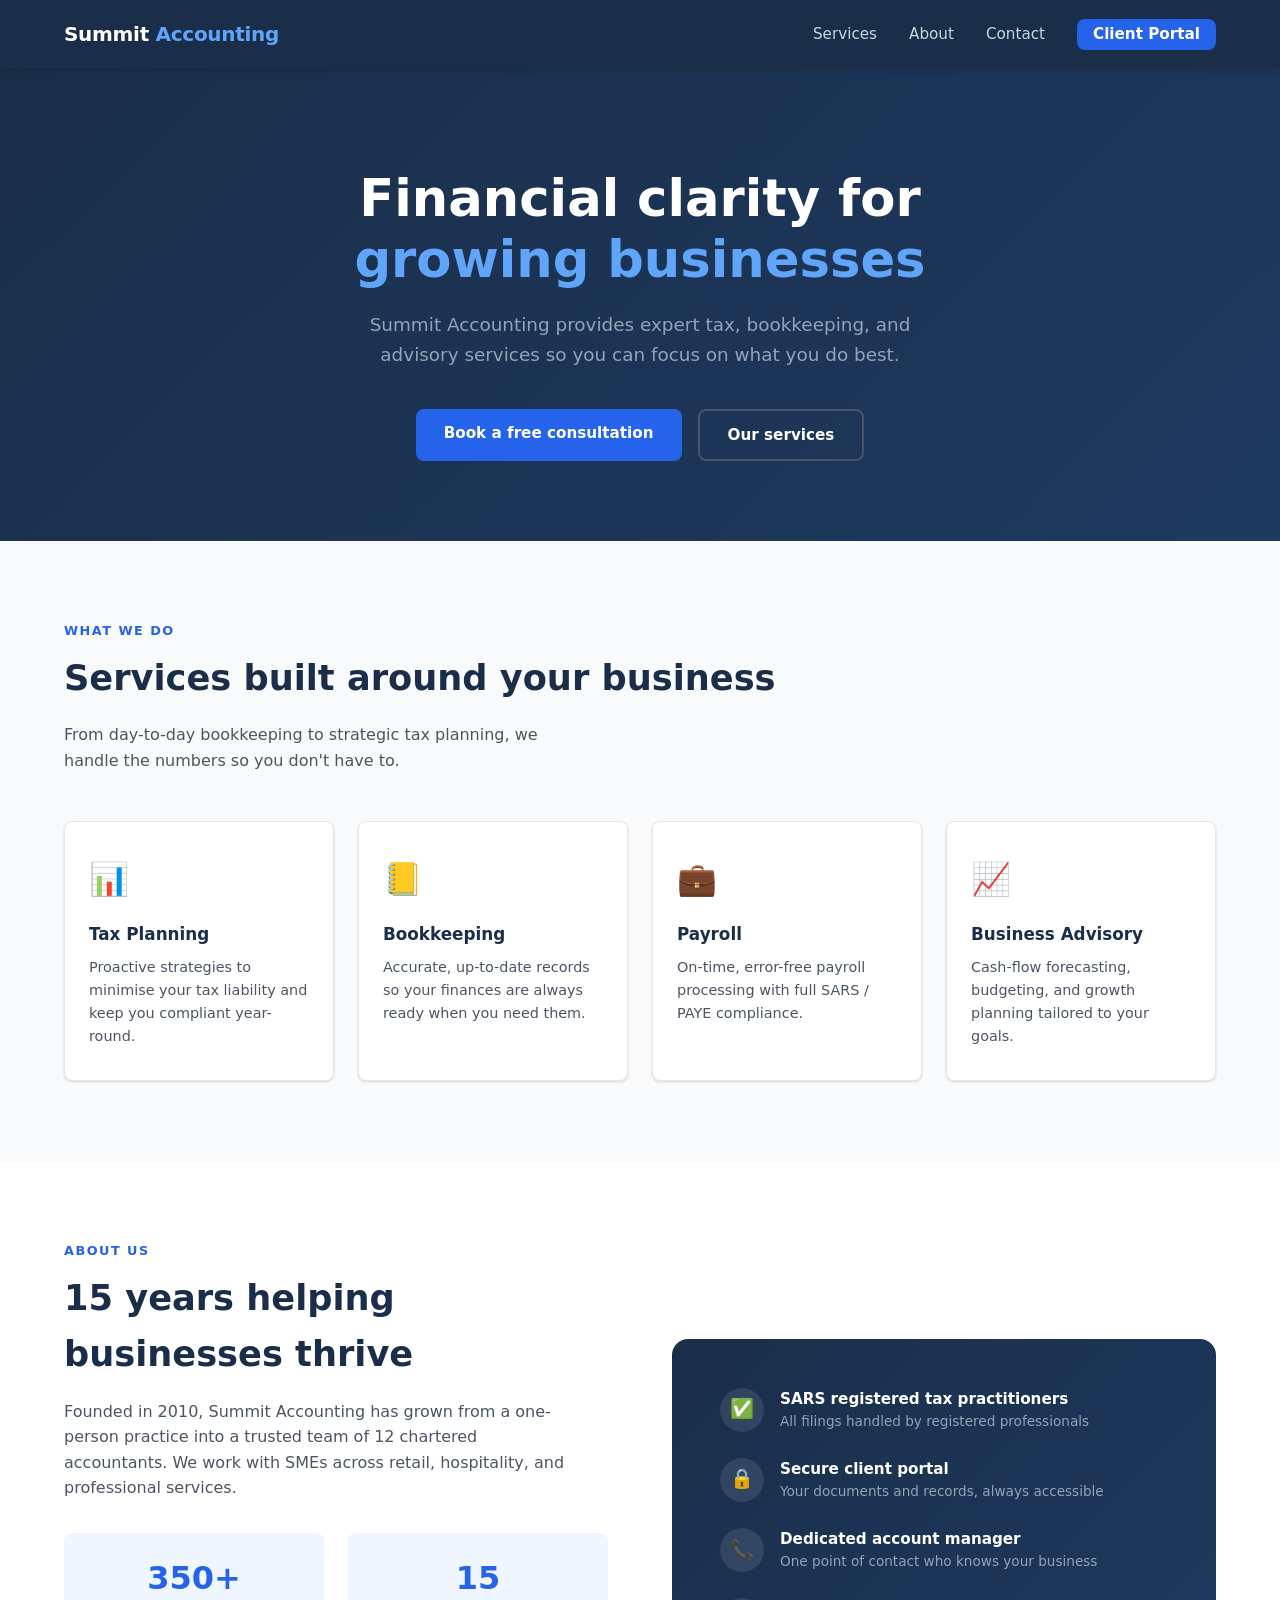
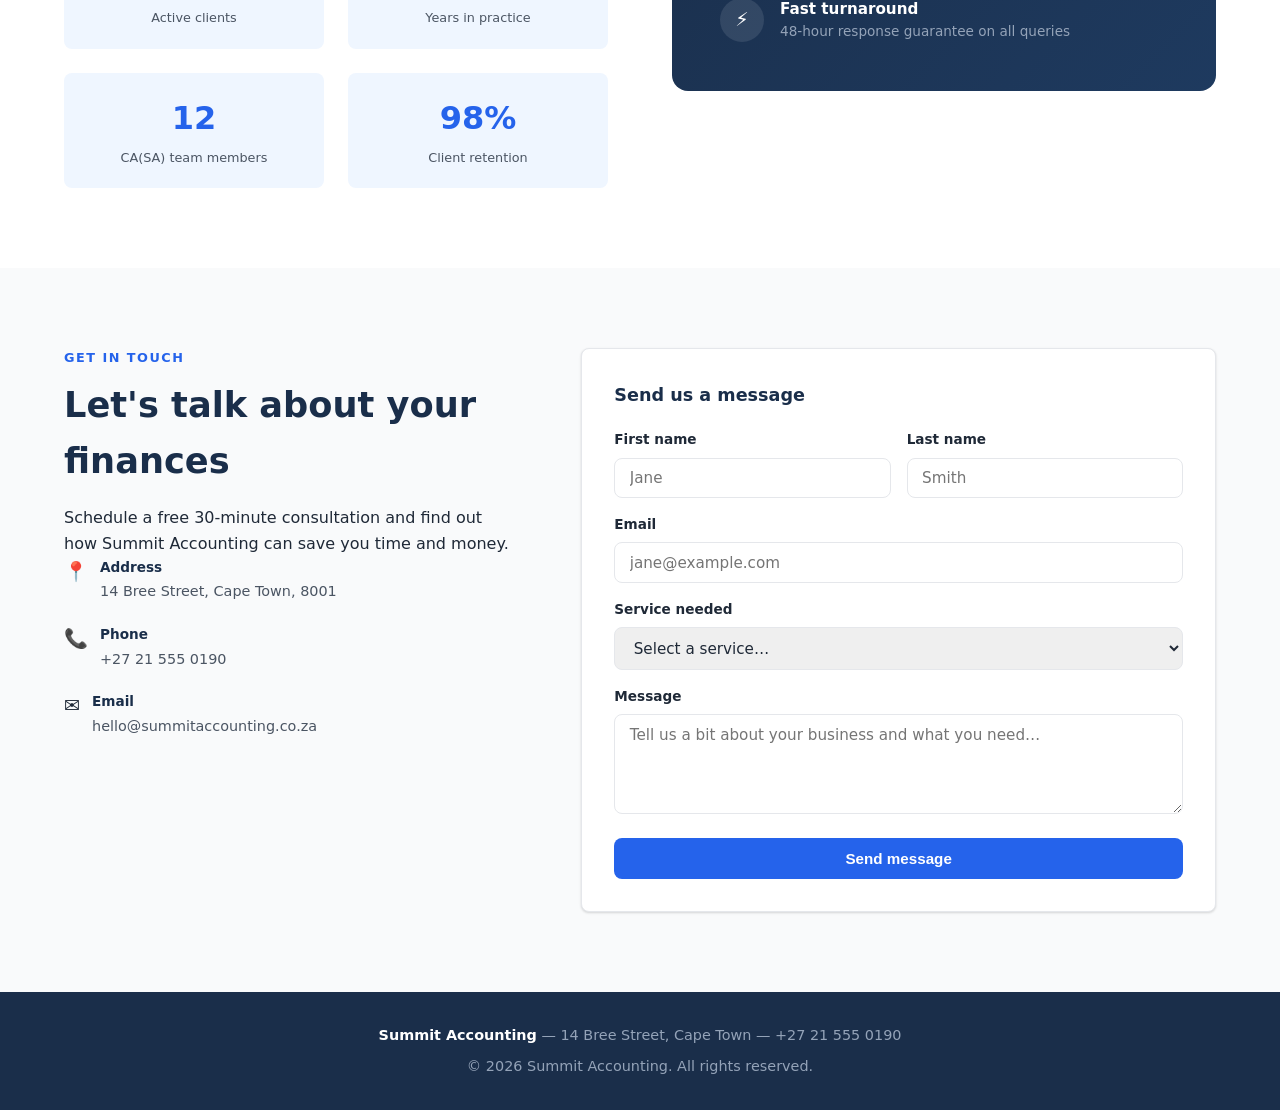
==== index.html @ 0ca84b1e "Initial commit — Summit Accounting website + CRM" ====
<!DOCTYPE html>
<html lang="en">
<head>
  <meta charset="UTF-8" />
  <meta name="viewport" content="width=device-width, initial-scale=1.0" />
  <title>Summit Accounting — Financial Clarity for Growing Businesses</title>
  <link rel="stylesheet" href="style.css" />
</head>
<body>

  <!-- NAV -->
  <nav>
    <div class="nav-logo">Summit <span>Accounting</span></div>
    <ul class="nav-links">
      <li><a href="#services">Services</a></li>
      <li><a href="#about">About</a></li>
      <li><a href="#contact">Contact</a></li>
      <li><a href="crm.html" class="btn-portal">Client Portal</a></li>
    </ul>
  </nav>

  <!-- HERO -->
  <section class="hero">
    <h1>Financial clarity for<br /><span>growing businesses</span></h1>
    <p>Summit Accounting provides expert tax, bookkeeping, and advisory services so you can focus on what you do best.</p>
    <div class="hero-btns">
      <a href="#contact" class="btn btn-primary">Book a free consultation</a>
      <a href="#services" class="btn btn-outline">Our services</a>
    </div>
  </section>

  <!-- SERVICES -->
  <section class="services" id="services">
    <div class="section-label">What we do</div>
    <h2 class="section-title">Services built around your business</h2>
    <p class="section-sub">From day-to-day bookkeeping to strategic tax planning, we handle the numbers so you don't have to.</p>
    <div class="services-grid">
      <div class="service-card">
        <div class="service-icon">📊</div>
        <h3>Tax Planning</h3>
        <p>Proactive strategies to minimise your tax liability and keep you compliant year-round.</p>
      </div>
      <div class="service-card">
        <div class="service-icon">📒</div>
        <h3>Bookkeeping</h3>
        <p>Accurate, up-to-date records so your finances are always ready when you need them.</p>
      </div>
      <div class="service-card">
        <div class="service-icon">💼</div>
        <h3>Payroll</h3>
        <p>On-time, error-free payroll processing with full SARS / PAYE compliance.</p>
      </div>
      <div class="service-card">
        <div class="service-icon">📈</div>
        <h3>Business Advisory</h3>
        <p>Cash-flow forecasting, budgeting, and growth planning tailored to your goals.</p>
      </div>
    </div>
  </section>

  <!-- ABOUT -->
  <section class="about" id="about">
    <div class="about-inner">
      <div>
        <div class="section-label">About us</div>
        <h2 class="section-title">15 years helping businesses thrive</h2>
        <p class="section-sub">Founded in 2010, Summit Accounting has grown from a one-person practice into a trusted team of 12 chartered accountants. We work with SMEs across retail, hospitality, and professional services.</p>
        <div class="about-stats">
          <div class="stat"><div class="stat-number">350+</div><div class="stat-label">Active clients</div></div>
          <div class="stat"><div class="stat-number">15</div><div class="stat-label">Years in practice</div></div>
          <div class="stat"><div class="stat-number">12</div><div class="stat-label">CA(SA) team members</div></div>
          <div class="stat"><div class="stat-number">98%</div><div class="stat-label">Client retention</div></div>
        </div>
      </div>
      <div class="about-visual">
        <div class="about-visual-item">
          <div class="about-visual-icon">✅</div>
          <div class="about-visual-text">
            <h4>SARS registered tax practitioners</h4>
            <p>All filings handled by registered professionals</p>
          </div>
        </div>
        <div class="about-visual-item">
          <div class="about-visual-icon">🔒</div>
          <div class="about-visual-text">
            <h4>Secure client portal</h4>
            <p>Your documents and records, always accessible</p>
          </div>
        </div>
        <div class="about-visual-item">
          <div class="about-visual-icon">📞</div>
          <div class="about-visual-text">
            <h4>Dedicated account manager</h4>
            <p>One point of contact who knows your business</p>
          </div>
        </div>
        <div class="about-visual-item">
          <div class="about-visual-icon">⚡</div>
          <div class="about-visual-text">
            <h4>Fast turnaround</h4>
            <p>48-hour response guarantee on all queries</p>
          </div>
        </div>
      </div>
    </div>
  </section>

  <!-- CONTACT -->
  <section class="contact" id="contact">
    <div class="contact-inner">
      <div>
        <div class="section-label">Get in touch</div>
        <h2 class="section-title">Let's talk about your finances</h2>
        <p class="contact-info">Schedule a free 30-minute consultation and find out how Summit Accounting can save you time and money.</p>
        <div class="contact-detail">
          <div class="contact-detail-icon">📍</div>
          <div class="contact-detail-text">
            <strong>Address</strong>
            <span>14 Bree Street, Cape Town, 8001</span>
          </div>
        </div>
        <div class="contact-detail">
          <div class="contact-detail-icon">📞</div>
          <div class="contact-detail-text">
            <strong>Phone</strong>
            <span>+27 21 555 0190</span>
          </div>
        </div>
        <div class="contact-detail">
          <div class="contact-detail-icon">✉️</div>
          <div class="contact-detail-text">
            <strong>Email</strong>
            <span>hello@summitaccounting.co.za</span>
          </div>
        </div>
      </div>
      <div class="contact-form">
        <h3 style="margin-bottom:1.25rem;color:var(--navy);font-size:1.1rem;">Send us a message</h3>
        <div class="form-row">
          <div class="form-group">
            <label>First name</label>
            <input type="text" placeholder="Jane" />
          </div>
          <div class="form-group">
            <label>Last name</label>
            <input type="text" placeholder="Smith" />
          </div>
        </div>
        <div class="form-group">
          <label>Email</label>
          <input type="email" placeholder="jane@example.com" />
        </div>
        <div class="form-group">
          <label>Service needed</label>
          <select>
            <option value="">Select a service…</option>
            <option>Tax Planning</option>
            <option>Bookkeeping</option>
            <option>Payroll</option>
            <option>Business Advisory</option>
            <option>Other</option>
          </select>
        </div>
        <div class="form-group">
          <label>Message</label>
          <textarea placeholder="Tell us a bit about your business and what you need…"></textarea>
        </div>
        <button class="btn btn-primary" onclick="alert('Thanks! We\'ll be in touch within 48 hours.')">Send message</button>
      </div>
    </div>
  </section>

  <!-- FOOTER -->
  <footer>
    <p><strong>Summit Accounting</strong> &mdash; 14 Bree Street, Cape Town &mdash; +27 21 555 0190</p>
    <p style="margin-top:.5rem">© 2026 Summit Accounting. All rights reserved.</p>
  </footer>

</body>
</html>
---- style.css ----
*, *::before, *::after { box-sizing: border-box; margin: 0; padding: 0; }

:root {
  --navy: #1a2e4a;
  --blue: #2563eb;
  --blue-light: #eff6ff;
  --green: #059669;
  --gray-50: #f9fafb;
  --gray-100: #f3f4f6;
  --gray-200: #e5e7eb;
  --gray-400: #9ca3af;
  --gray-600: #4b5563;
  --gray-800: #1f2937;
  --white: #ffffff;
  --radius: 8px;
  --shadow: 0 1px 3px rgba(0,0,0,.1), 0 1px 2px rgba(0,0,0,.06);
  --shadow-md: 0 4px 6px rgba(0,0,0,.07), 0 2px 4px rgba(0,0,0,.06);
}

body { font-family: 'Segoe UI', system-ui, sans-serif; color: var(--gray-800); line-height: 1.6; }
a { color: inherit; text-decoration: none; }
img { display: block; max-width: 100%; }

/* ── NAV ── */
nav {
  position: sticky; top: 0; z-index: 100;
  background: var(--navy);
  display: flex; align-items: center; justify-content: space-between;
  padding: 0 5%; height: 68px;
  box-shadow: var(--shadow-md);
}
.nav-logo { color: var(--white); font-size: 1.25rem; font-weight: 700; letter-spacing: -.3px; }
.nav-logo span { color: #60a5fa; }
.nav-links { display: flex; gap: 2rem; list-style: none; }
.nav-links a { color: #cbd5e1; font-size: .95rem; transition: color .2s; }
.nav-links a:hover { color: var(--white); }
.nav-links a.btn-portal {
  background: var(--blue); color: var(--white);
  padding: .4rem 1rem; border-radius: var(--radius);
  font-weight: 600; transition: background .2s;
}
.nav-links a.btn-portal:hover { background: #1d4ed8; }

/* ── HERO ── */
.hero {
  background: linear-gradient(135deg, var(--navy) 0%, #1e3a5f 100%);
  color: var(--white); text-align: center;
  padding: 100px 5% 80px;
}
.hero h1 { font-size: clamp(2rem, 4vw, 3.2rem); font-weight: 800; line-height: 1.2; margin-bottom: 1.2rem; }
.hero h1 span { color: #60a5fa; }
.hero p { font-size: 1.15rem; color: #94a3b8; max-width: 560px; margin: 0 auto 2.5rem; }
.hero-btns { display: flex; gap: 1rem; justify-content: center; flex-wrap: wrap; }
.btn { display: inline-block; padding: .75rem 1.75rem; border-radius: var(--radius); font-weight: 600; font-size: .95rem; cursor: pointer; transition: .2s; border: none; }
.btn-primary { background: var(--blue); color: var(--white); }
.btn-primary:hover { background: #1d4ed8; }
.btn-outline { background: transparent; color: var(--white); border: 2px solid #475569; }
.btn-outline:hover { border-color: var(--white); }

/* ── SECTIONS ── */
section { padding: 80px 5%; }
.section-label { color: var(--blue); font-size: .8rem; font-weight: 700; letter-spacing: 1.5px; text-transform: uppercase; margin-bottom: .5rem; }
.section-title { font-size: clamp(1.6rem, 3vw, 2.2rem); font-weight: 800; color: var(--navy); margin-bottom: 1rem; }
.section-sub { color: var(--gray-600); max-width: 520px; }

/* ── SERVICES ── */
.services { background: var(--gray-50); }
.services-grid { display: grid; grid-template-columns: repeat(auto-fit, minmax(220px, 1fr)); gap: 1.5rem; margin-top: 3rem; }
.service-card {
  background: var(--white); border-radius: var(--radius); padding: 2rem 1.5rem;
  box-shadow: var(--shadow); border: 1px solid var(--gray-200); transition: box-shadow .2s;
}
.service-card:hover { box-shadow: var(--shadow-md); }
.service-icon { font-size: 2rem; margin-bottom: 1rem; }
.service-card h3 { font-size: 1.05rem; font-weight: 700; color: var(--navy); margin-bottom: .5rem; }
.service-card p { font-size: .9rem; color: var(--gray-600); }

/* ── ABOUT ── */
.about { background: var(--white); }
.about-inner { display: grid; grid-template-columns: 1fr 1fr; gap: 4rem; align-items: center; }
.about-stats { display: grid; grid-template-columns: 1fr 1fr; gap: 1.5rem; margin-top: 2rem; }
.stat { background: var(--blue-light); border-radius: var(--radius); padding: 1.25rem; text-align: center; }
.stat-number { font-size: 2rem; font-weight: 800; color: var(--blue); }
.stat-label { font-size: .8rem; color: var(--gray-600); margin-top: .25rem; }
.about-visual { background: linear-gradient(135deg, var(--navy), #1e3a5f); border-radius: 16px; padding: 3rem; color: var(--white); display: flex; flex-direction: column; gap: 1.5rem; }
.about-visual-item { display: flex; align-items: center; gap: 1rem; }
.about-visual-icon { width: 44px; height: 44px; background: rgba(255,255,255,.1); border-radius: 50%; display: grid; place-items: center; font-size: 1.2rem; flex-shrink: 0; }
.about-visual-text h4 { font-size: .95rem; font-weight: 600; }
.about-visual-text p { font-size: .85rem; color: #94a3b8; }

/* ── CONTACT ── */
.contact { background: var(--gray-50); }
.contact-inner { display: grid; grid-template-columns: 1fr 1.4fr; gap: 4rem; align-items: start; }
.contact-info p { color: var(--gray-600); margin-bottom: 2rem; }
.contact-detail { display: flex; gap: .75rem; align-items: flex-start; margin-bottom: 1.25rem; }
.contact-detail-icon { font-size: 1.2rem; }
.contact-detail-text strong { display: block; font-size: .85rem; color: var(--navy); }
.contact-detail-text span { font-size: .9rem; color: var(--gray-600); }
.contact-form { background: var(--white); border-radius: var(--radius); padding: 2rem; box-shadow: var(--shadow); border: 1px solid var(--gray-200); }
.form-row { display: grid; grid-template-columns: 1fr 1fr; gap: 1rem; }
.form-group { display: flex; flex-direction: column; gap: .4rem; margin-bottom: 1rem; }
.form-group label { font-size: .85rem; font-weight: 600; color: var(--gray-800); }
.form-group input, .form-group textarea, .form-group select {
  padding: .65rem .9rem; border: 1px solid var(--gray-200); border-radius: var(--radius);
  font-size: .95rem; font-family: inherit; color: var(--gray-800);
  transition: border-color .2s; outline: none;
}
.form-group input:focus, .form-group textarea:focus, .form-group select:focus { border-color: var(--blue); box-shadow: 0 0 0 3px rgba(37,99,235,.1); }
.form-group textarea { resize: vertical; min-height: 100px; }
.contact-form .btn { width: 100%; justify-content: center; margin-top: .5rem; }

/* ── FOOTER ── */
footer { background: var(--navy); color: #94a3b8; text-align: center; padding: 2rem 5%; font-size: .9rem; }
footer strong { color: var(--white); }

/* ── RESPONSIVE ── */
@media (max-width: 768px) {
  .about-inner, .contact-inner { grid-template-columns: 1fr; }
  .form-row { grid-template-columns: 1fr; }
  .nav-links { display: none; }
}
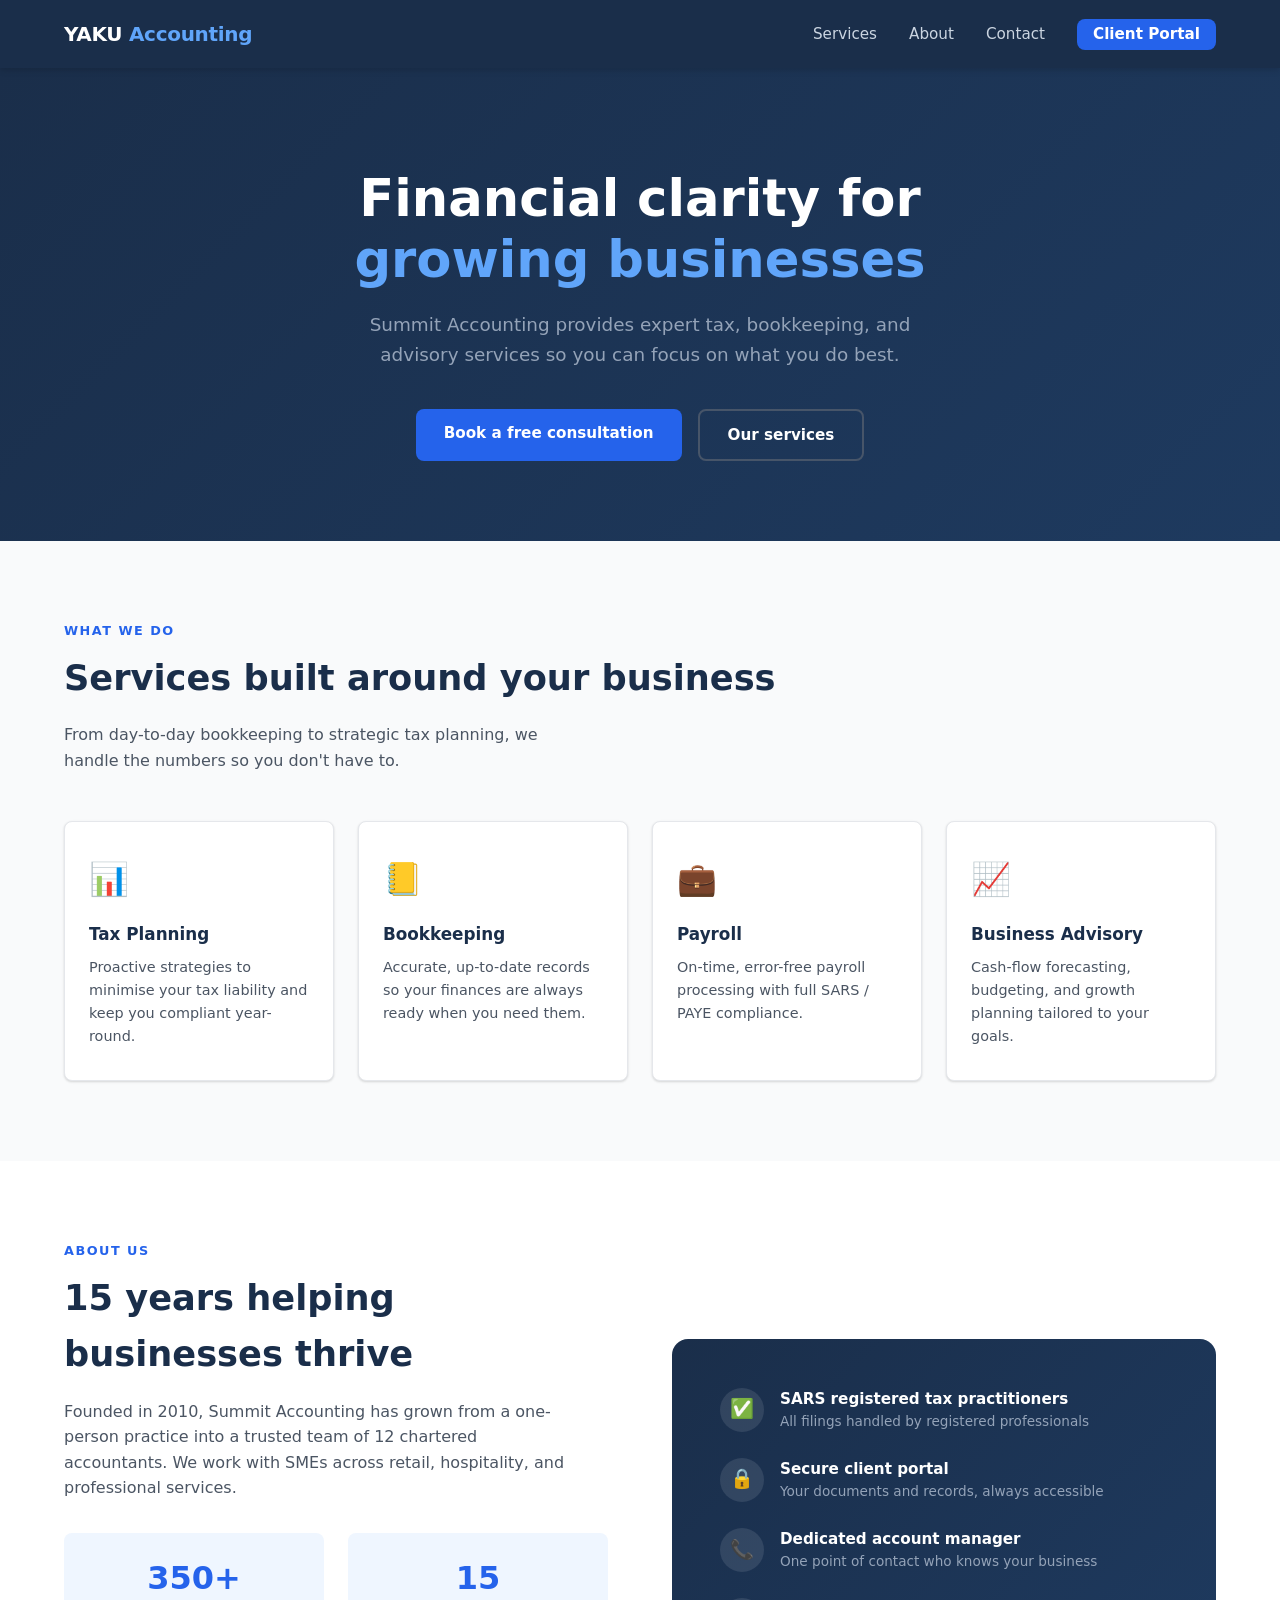
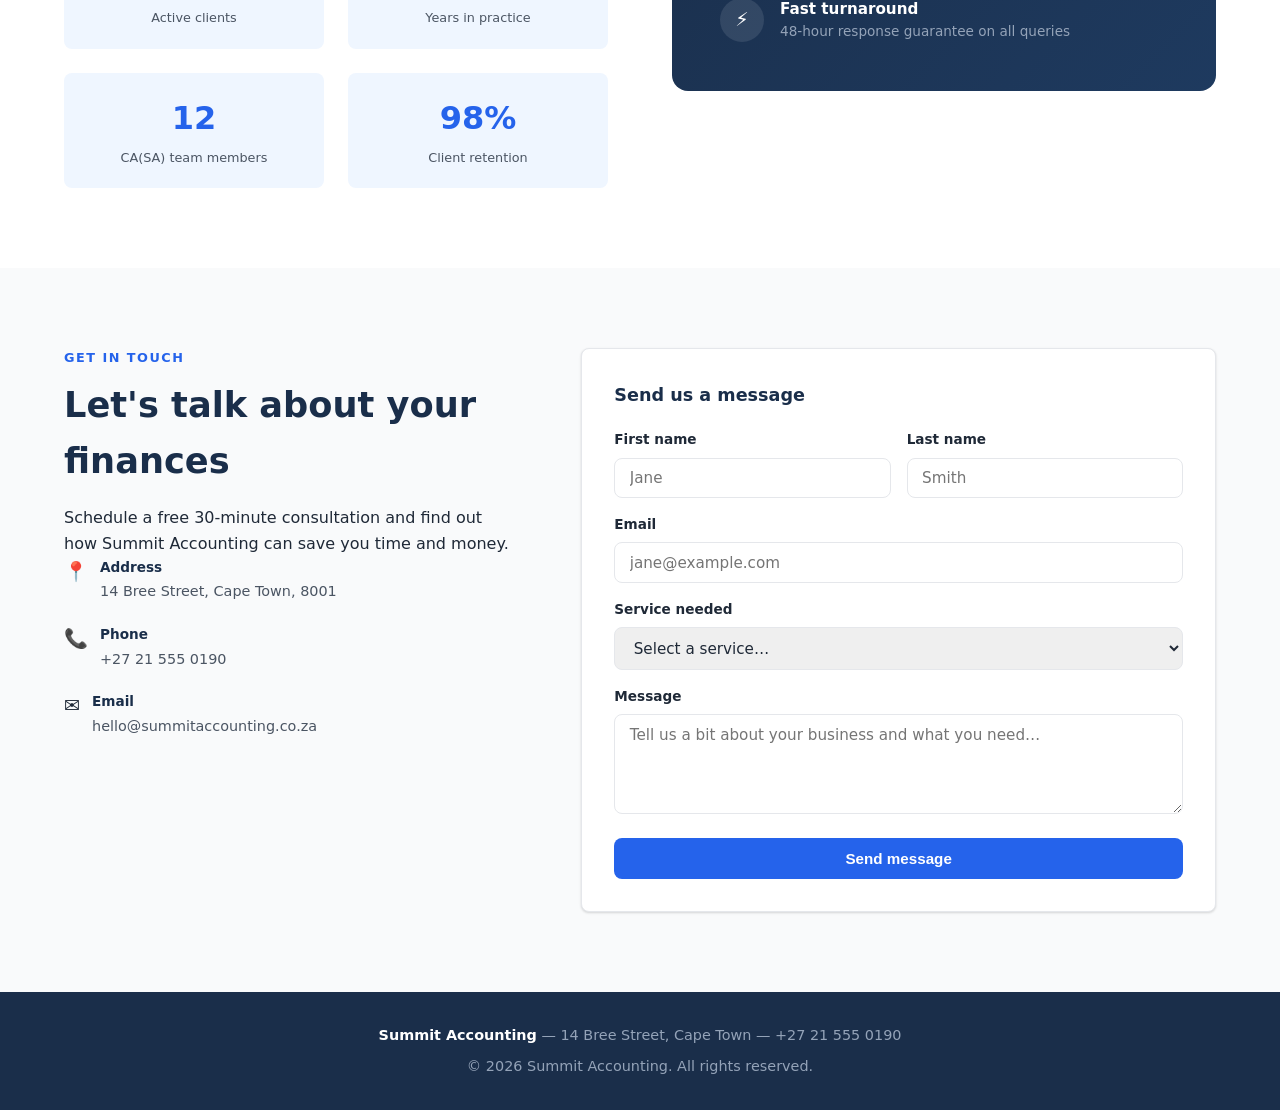
==== commit a0826263: "Rebrand navbar from Summit Accounting to YAKU Accounting Co-Authored-By: Claude Sonnet 4.6 <noreply@" ====
--- a/index.html
+++ b/index.html
@@ -10,12 +10,12 @@
 
   <!-- NAV -->
   <nav>
-    <div class="nav-logo">Summit <span>Accounting</span></div>
+    <div class="nav-logo">YAKU <span>Accounting</span></div>
     <ul class="nav-links">
       <li><a href="#services">Services</a></li>
       <li><a href="#about">About</a></li>
       <li><a href="#contact">Contact</a></li>
-      <li><a href="crm.html" class="btn-portal">Client Portal</a></li>
+      <li><a href="login.html" class="btn-portal">Client Portal</a></li>
     </ul>
   </nav>
 
@@ -176,5 +176,12 @@
     <p style="margin-top:.5rem">© 2026 Summit Accounting. All rights reserved.</p>
   </footer>
 
+  <script>
+    const nav = document.querySelector('nav');
+    window.addEventListener('scroll', () => {
+      nav.classList.toggle('scrolled', window.scrollY > 20);
+    }, { passive: true });
+  </script>
+
 </body>
 </html>
--- a/style.css
+++ b/style.css
@@ -28,6 +28,13 @@
   display: flex; align-items: center; justify-content: space-between;
   padding: 0 5%; height: 68px;
   box-shadow: var(--shadow-md);
+  transition: background .35s ease, box-shadow .35s ease;
+}
+nav.scrolled {
+  background: rgba(26, 46, 74, 0.72);
+  backdrop-filter: blur(14px);
+  -webkit-backdrop-filter: blur(14px);
+  box-shadow: 0 2px 24px rgba(0,0,0,.28);
 }
 .nav-logo { color: var(--white); font-size: 1.25rem; font-weight: 700; letter-spacing: -.3px; }
 .nav-logo span { color: #60a5fa; }
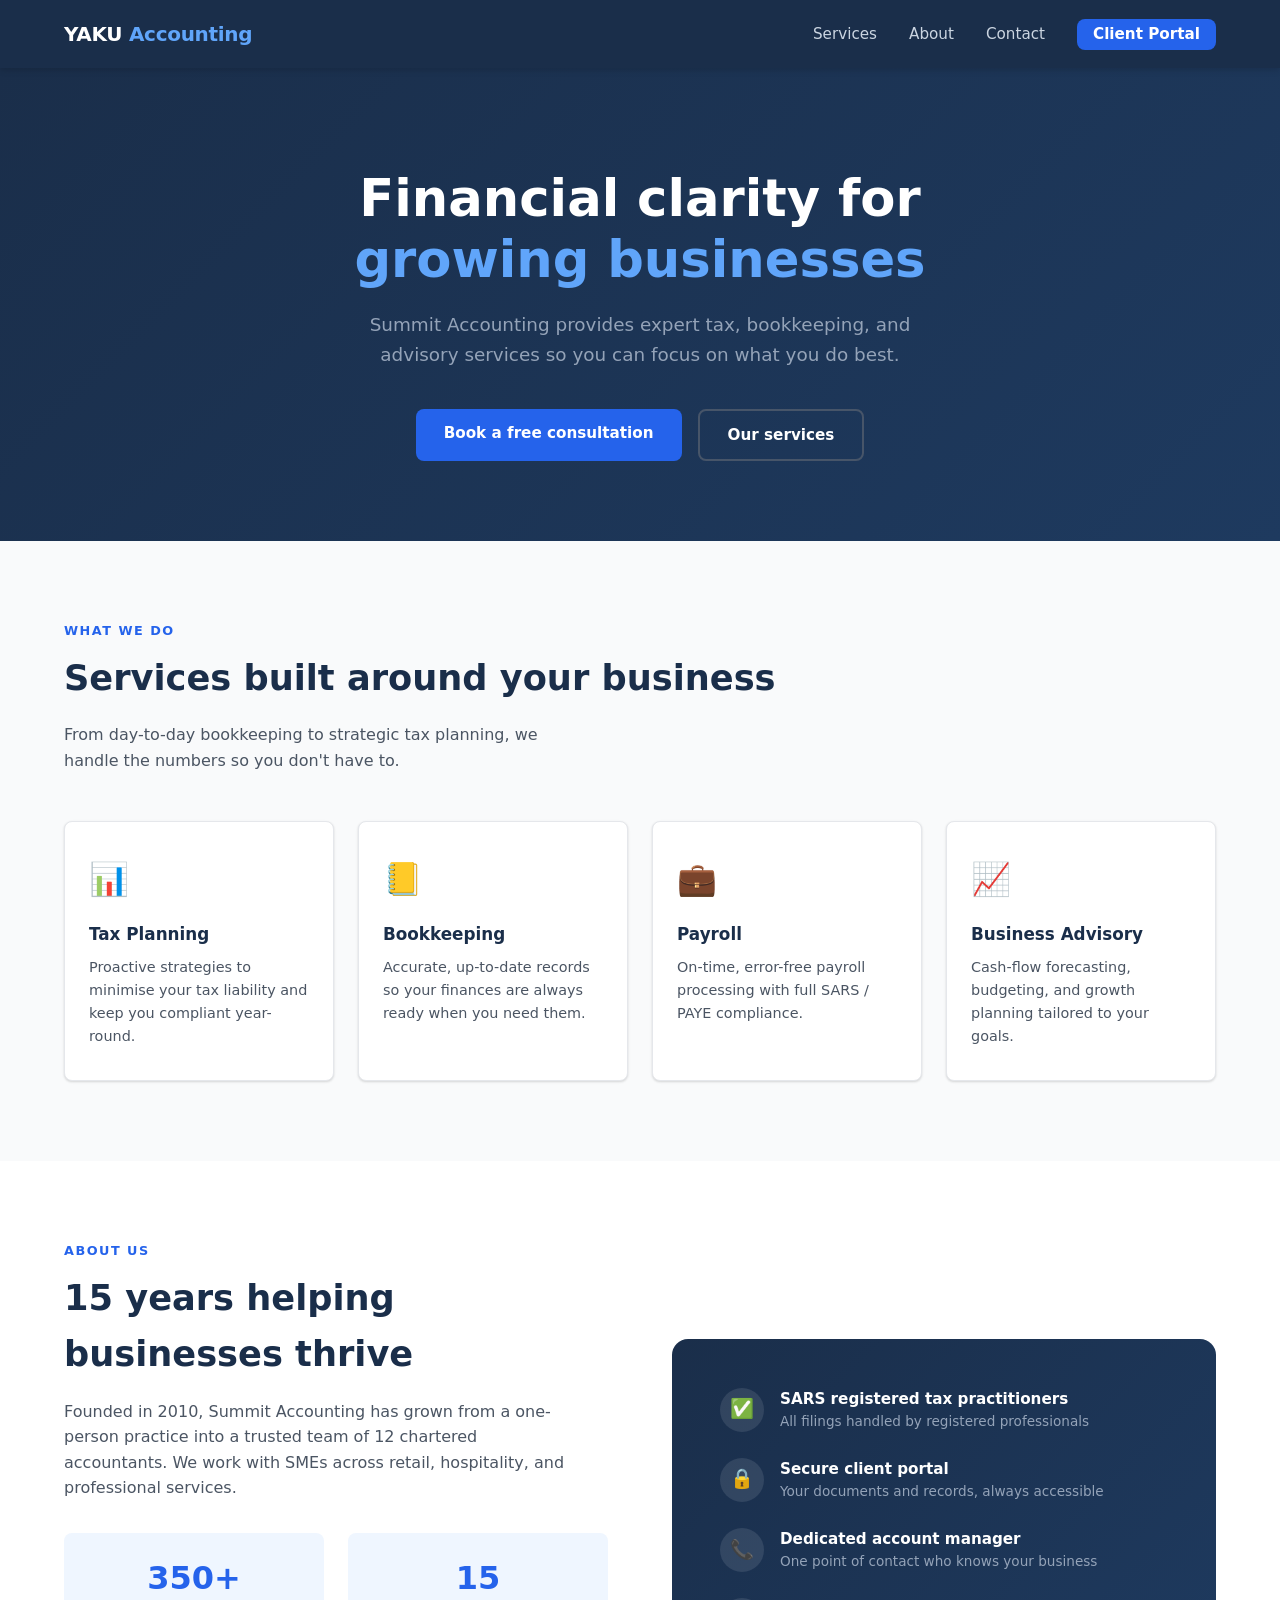
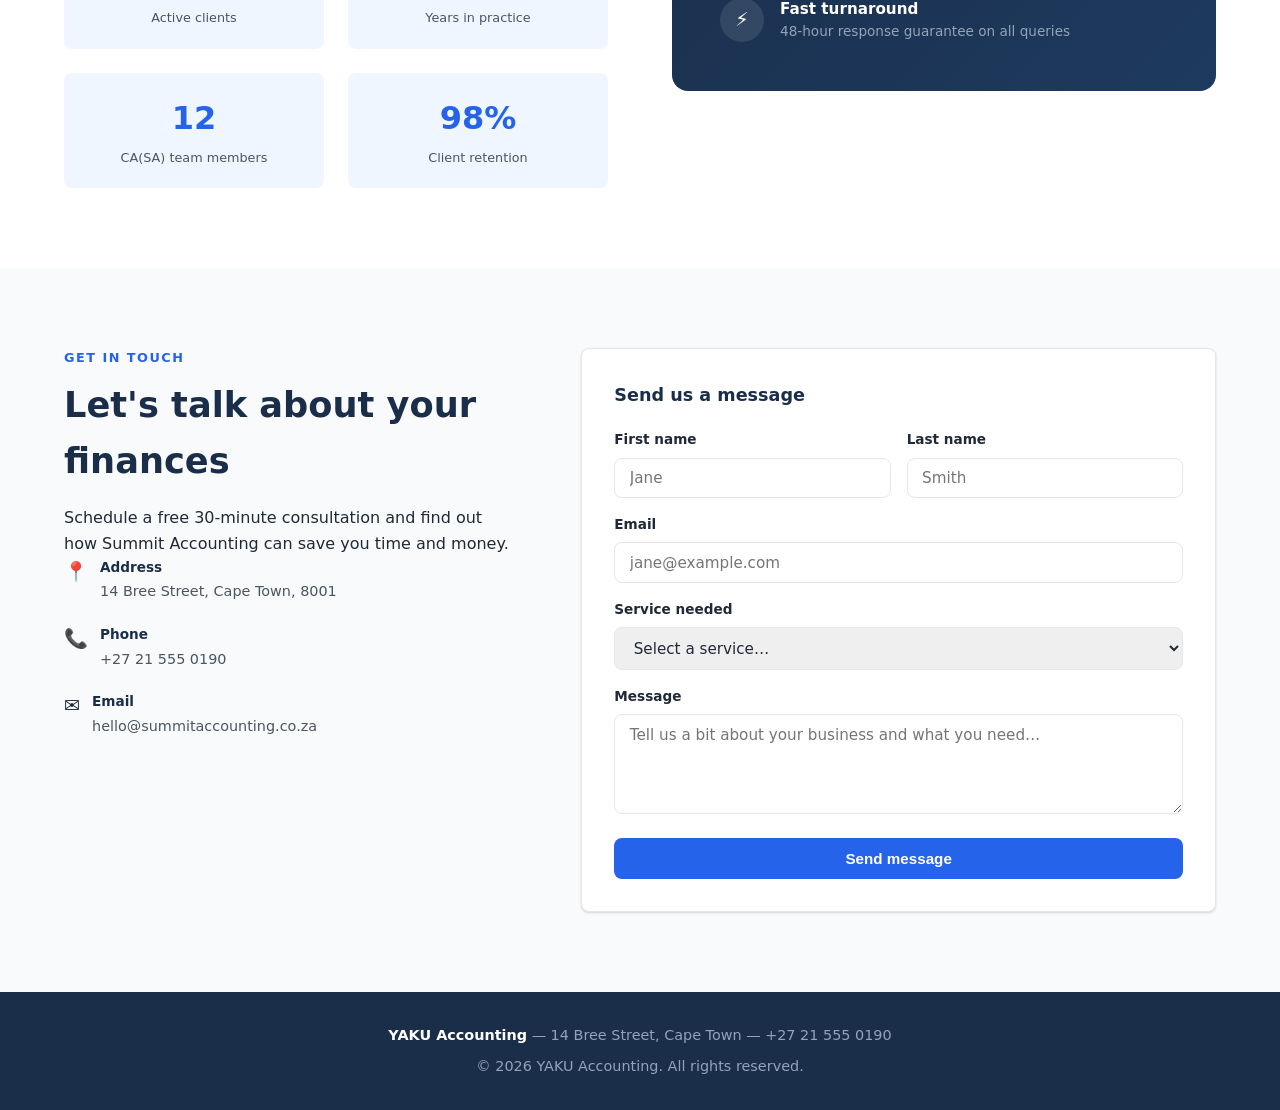
==== commit b4b1abe7: "Update footer to YAKU Accounting Co-Authored-By: Claude Sonnet 4.6 <noreply@anthropic.com>" ====
--- a/index.html
+++ b/index.html
@@ -3,7 +3,7 @@
 <head>
   <meta charset="UTF-8" />
   <meta name="viewport" content="width=device-width, initial-scale=1.0" />
-  <title>Summit Accounting — Financial Clarity for Growing Businesses</title>
+  <title>YAKU Accounting — Financial Clarity for Growing Businesses</title>
   <link rel="stylesheet" href="style.css" />
 </head>
 <body>
@@ -172,8 +172,8 @@
 
   <!-- FOOTER -->
   <footer>
-    <p><strong>Summit Accounting</strong> &mdash; 14 Bree Street, Cape Town &mdash; +27 21 555 0190</p>
-    <p style="margin-top:.5rem">© 2026 Summit Accounting. All rights reserved.</p>
+    <p><strong>YAKU Accounting</strong> &mdash; 14 Bree Street, Cape Town &mdash; +27 21 555 0190</p>
+    <p style="margin-top:.5rem">© 2026 YAKU Accounting. All rights reserved.</p>
   </footer>
 
   <script>
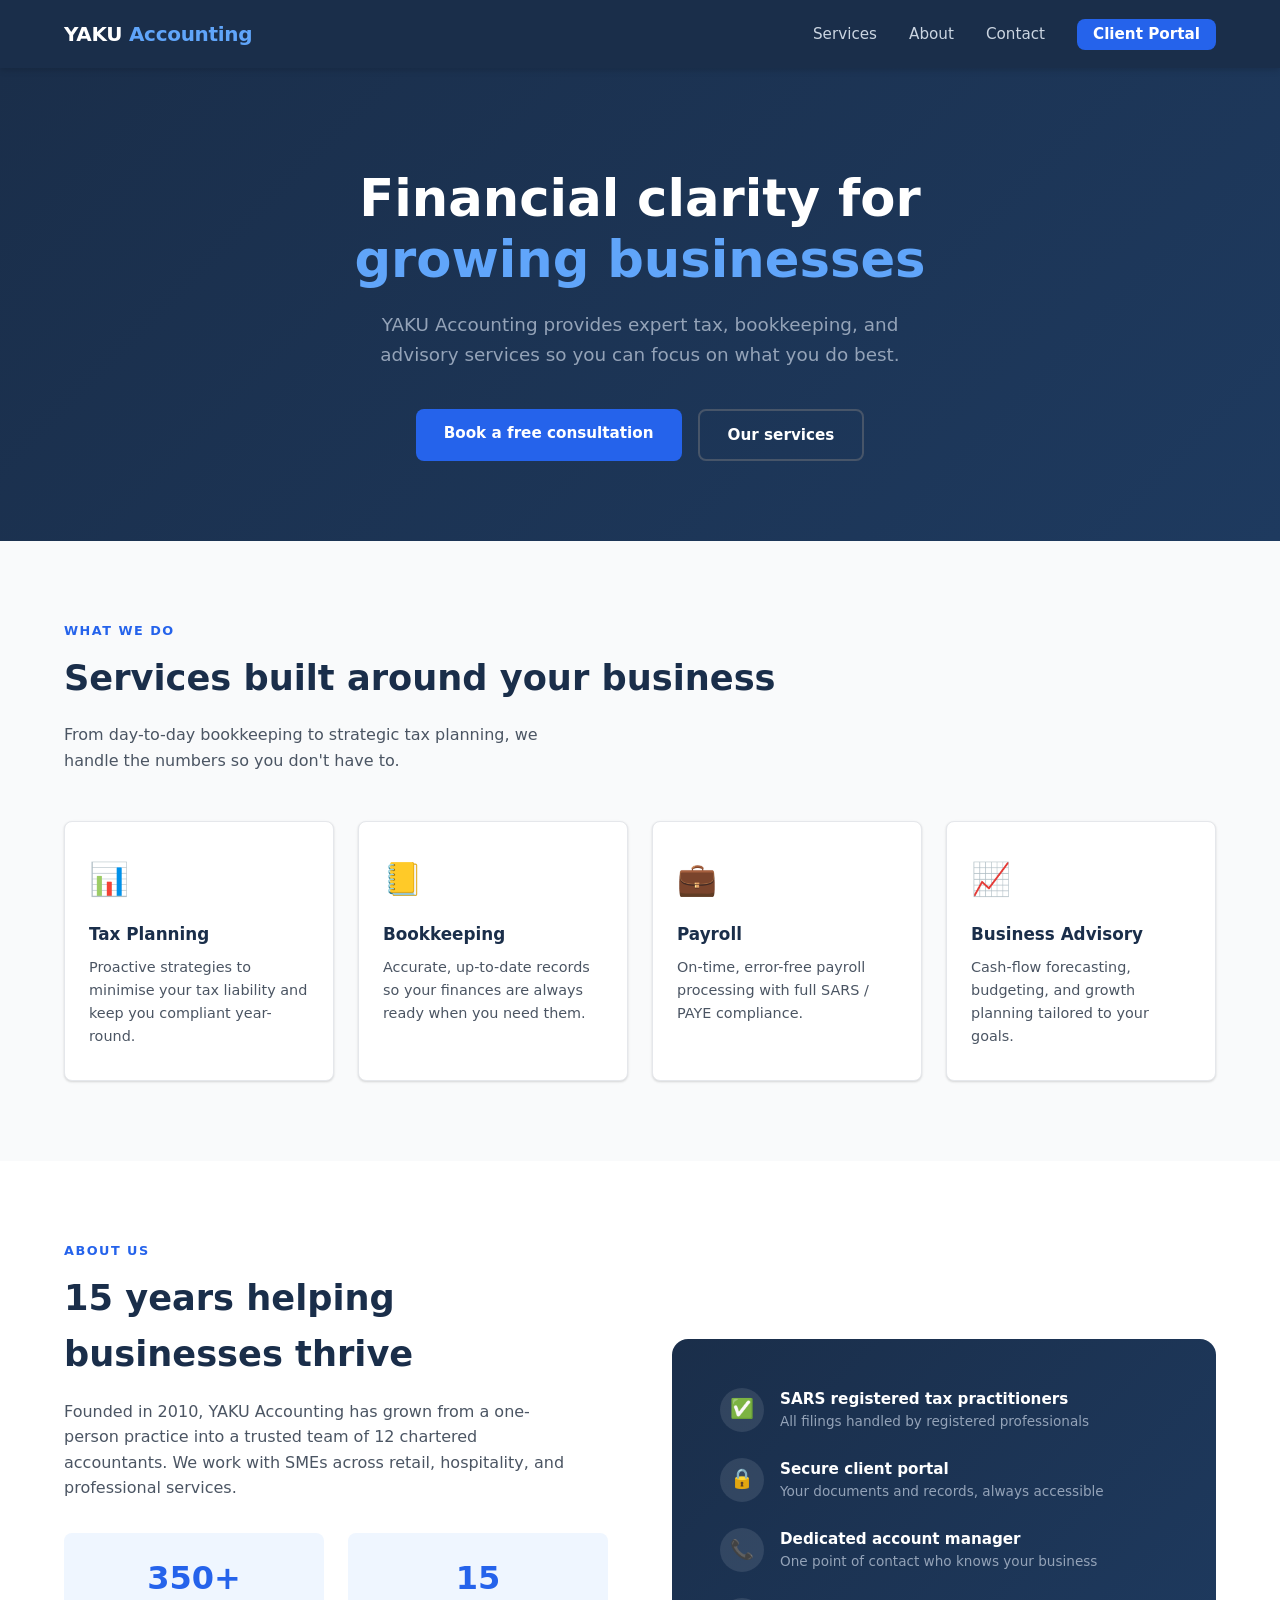
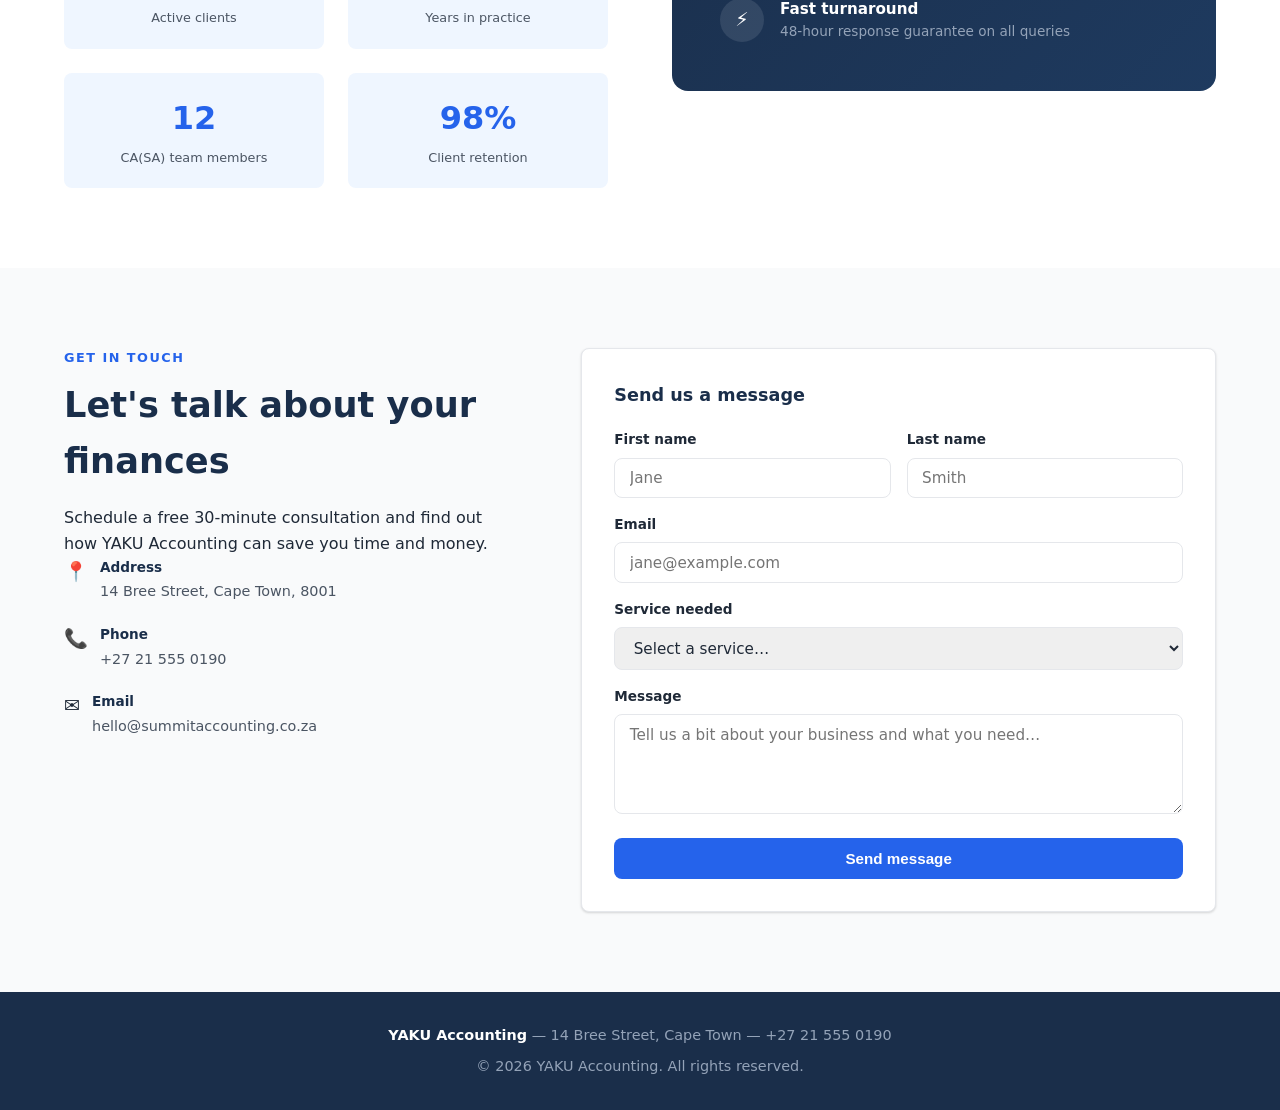
==== commit 3bdda9db: "Replace all Summit Accounting body text references with YAKU Accounting Co-Authored-By: Claude Sonne" ====
--- a/index.html
+++ b/index.html
@@ -22,7 +22,7 @@
   <!-- HERO -->
   <section class="hero">
     <h1>Financial clarity for<br /><span>growing businesses</span></h1>
-    <p>Summit Accounting provides expert tax, bookkeeping, and advisory services so you can focus on what you do best.</p>
+    <p>YAKU Accounting provides expert tax, bookkeeping, and advisory services so you can focus on what you do best.</p>
     <div class="hero-btns">
       <a href="#contact" class="btn btn-primary">Book a free consultation</a>
       <a href="#services" class="btn btn-outline">Our services</a>
@@ -64,7 +64,7 @@
       <div>
         <div class="section-label">About us</div>
         <h2 class="section-title">15 years helping businesses thrive</h2>
-        <p class="section-sub">Founded in 2010, Summit Accounting has grown from a one-person practice into a trusted team of 12 chartered accountants. We work with SMEs across retail, hospitality, and professional services.</p>
+        <p class="section-sub">Founded in 2010, YAKU Accounting has grown from a one-person practice into a trusted team of 12 chartered accountants. We work with SMEs across retail, hospitality, and professional services.</p>
         <div class="about-stats">
           <div class="stat"><div class="stat-number">350+</div><div class="stat-label">Active clients</div></div>
           <div class="stat"><div class="stat-number">15</div><div class="stat-label">Years in practice</div></div>
@@ -111,7 +111,7 @@
       <div>
         <div class="section-label">Get in touch</div>
         <h2 class="section-title">Let's talk about your finances</h2>
-        <p class="contact-info">Schedule a free 30-minute consultation and find out how Summit Accounting can save you time and money.</p>
+        <p class="contact-info">Schedule a free 30-minute consultation and find out how YAKU Accounting can save you time and money.</p>
         <div class="contact-detail">
           <div class="contact-detail-icon">📍</div>
           <div class="contact-detail-text">
